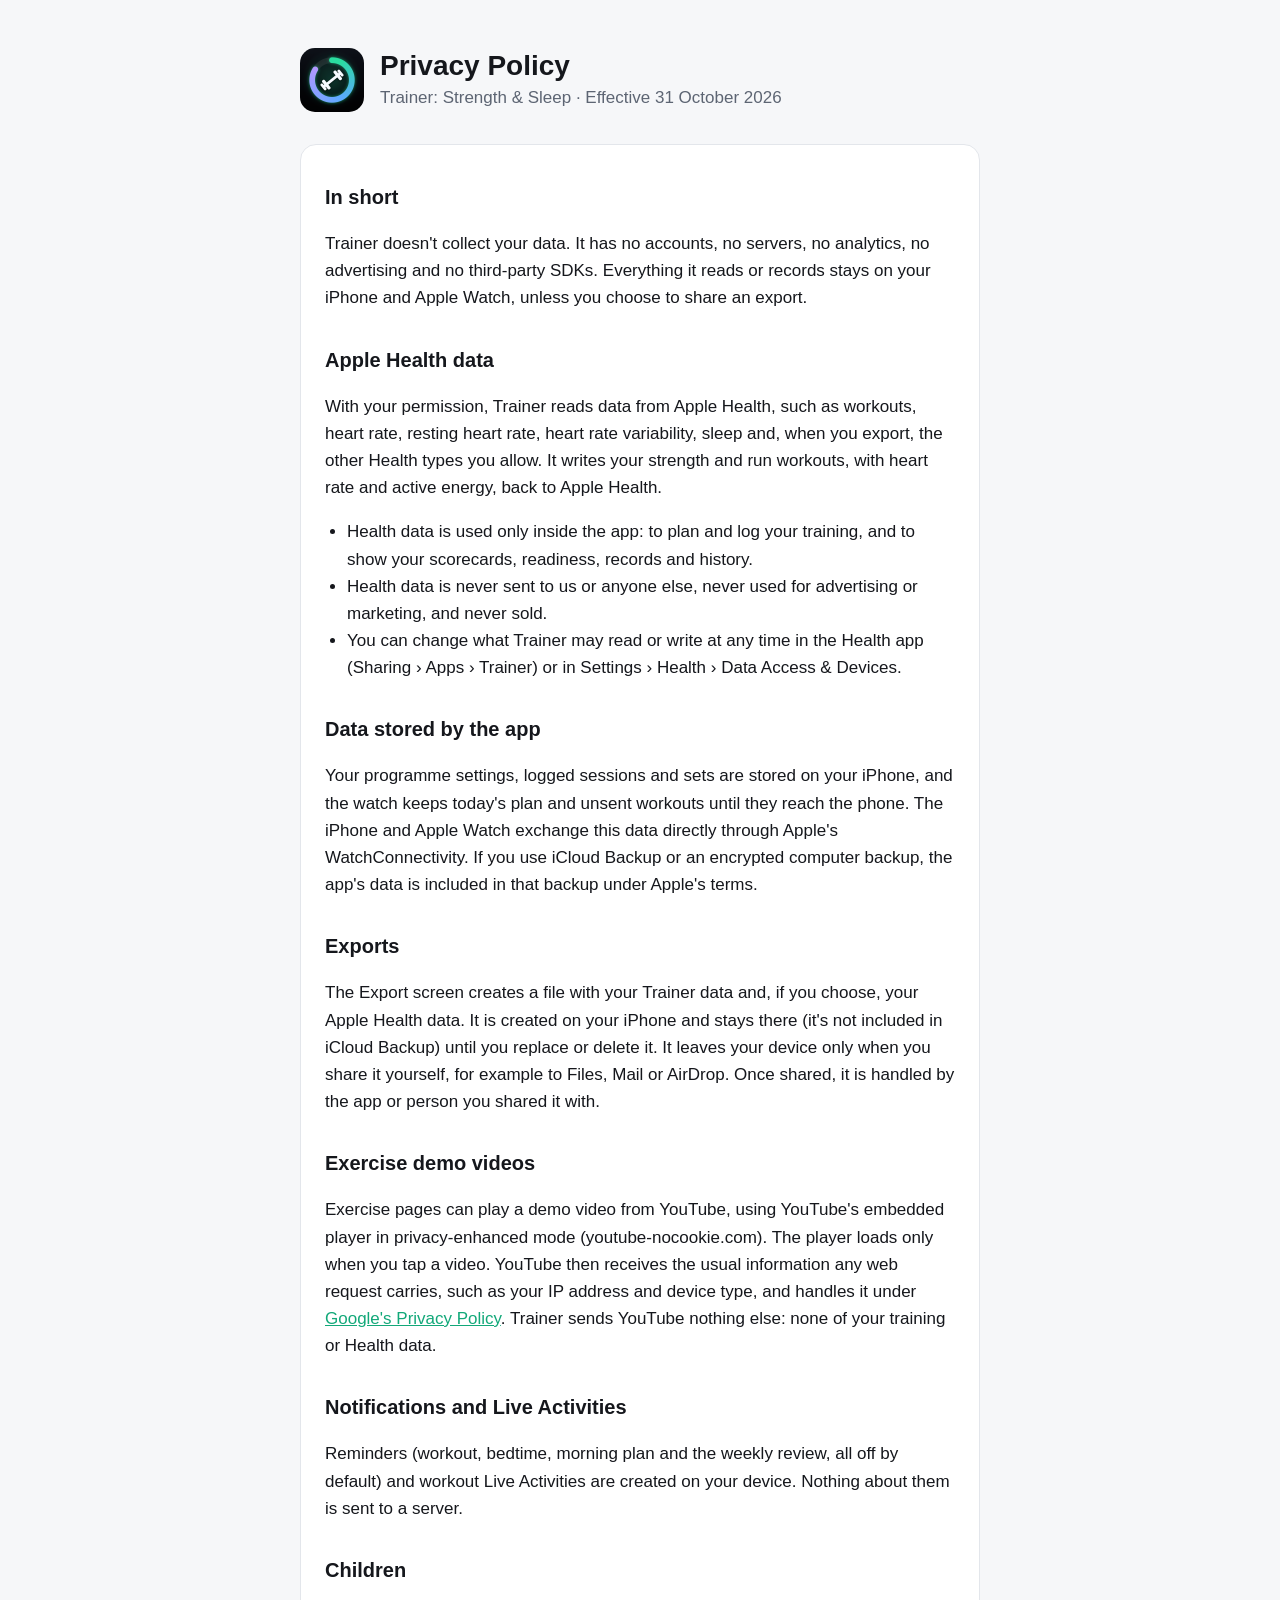
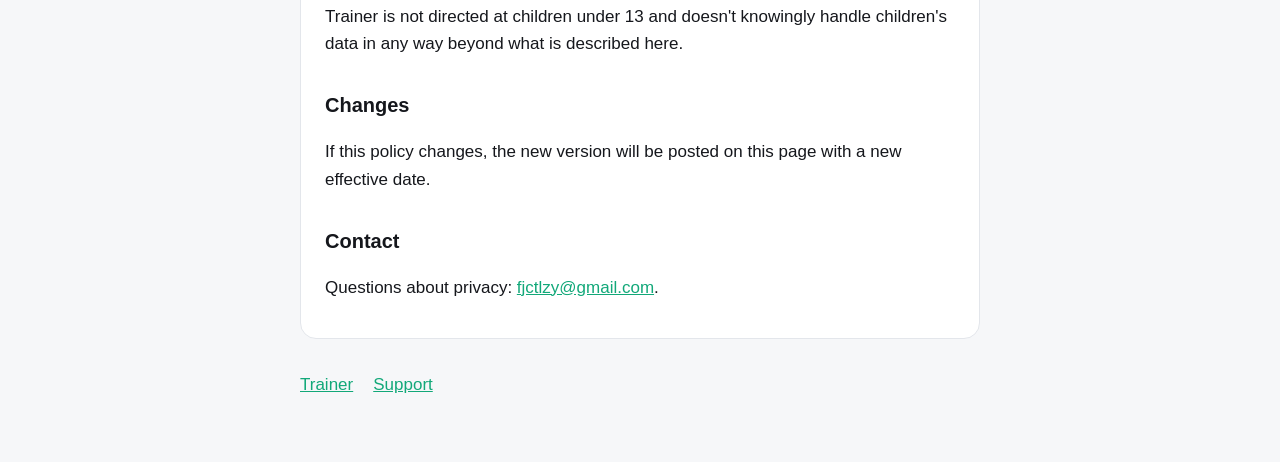
==== privacy.html @ bafe6d6c "Trainer privacy policy and support pages Co-Authored-By: Claude Opus 5.5 <noreply@anthropic.com>" ====
<!doctype html>
<html lang="en">
<head>
  <meta charset="utf-8">
  <meta name="viewport" content="width=device-width, initial-scale=1">
  <title>Trainer Privacy Policy</title>
  <link rel="stylesheet" href="style.css">
  <link rel="icon" href="icon.png">
</head>
<body>
<main>
  <header>
    <img src="icon.png" alt="">
    <div>
      <h1>Privacy Policy</h1>
      <p>Trainer: Strength &amp; Sleep · Effective 31 October 2026</p>
    </div>
  </header>
  <div class="card">
    <h2>In short</h2>
    <p>Trainer doesn't collect your data. It has no accounts, no servers, no analytics, no advertising and no
      third-party SDKs. Everything it reads or records stays on your iPhone and Apple Watch, unless you choose to
      share an export.</p>

    <h2>Apple Health data</h2>
    <p>With your permission, Trainer reads data from Apple Health, such as workouts, heart rate, resting heart rate,
      heart rate variability, sleep and, when you export, the other Health types you allow. It writes your strength
      and run workouts, with heart rate and active energy, back to Apple Health.</p>
    <ul>
      <li>Health data is used only inside the app: to plan and log your training, and to show your scorecards,
        readiness, records and history.</li>
      <li>Health data is never sent to us or anyone else, never used for advertising or marketing, and never sold.</li>
      <li>You can change what Trainer may read or write at any time in the Health app (Sharing › Apps › Trainer) or
        in Settings › Health › Data Access &amp; Devices.</li>
    </ul>

    <h2>Data stored by the app</h2>
    <p>Your programme settings, logged sessions and sets are stored on your iPhone, and the watch keeps today's plan
      and unsent workouts until they reach the phone. The iPhone and Apple Watch exchange this data directly through
      Apple's WatchConnectivity. If you use iCloud Backup or an encrypted computer backup, the app's data is included
      in that backup under Apple's terms.</p>

    <h2>Exports</h2>
    <p>The Export screen creates a file with your Trainer data and, if you choose, your Apple Health data. It is
      created on your iPhone and stays there (it's not included in iCloud Backup) until you replace or delete it.
      It leaves your device only when you share it yourself, for example to Files, Mail or AirDrop. Once shared, it
      is handled by the app or person you shared it with.</p>

    <h2>Exercise demo videos</h2>
    <p>Exercise pages can play a demo video from YouTube, using YouTube's embedded player in privacy-enhanced mode
      (youtube-nocookie.com). The player loads only when you tap a video. YouTube then receives the usual information
      any web request carries, such as your IP address and device type, and handles it under
      <a href="https://policies.google.com/privacy">Google's Privacy Policy</a>. Trainer sends YouTube nothing else:
      none of your training or Health data.</p>

    <h2>Notifications and Live Activities</h2>
    <p>Reminders (workout, bedtime, morning plan and the weekly review, all off by default) and workout Live
      Activities are created on your device. Nothing about them is sent to a server.</p>

    <h2>Children</h2>
    <p>Trainer is not directed at children under 13 and doesn't knowingly handle children's data in any way beyond
      what is described here.</p>

    <h2>Changes</h2>
    <p>If this policy changes, the new version will be posted on this page with a new effective date.</p>

    <h2>Contact</h2>
    <p>Questions about privacy: <a href="mailto:fjctlzy@gmail.com">fjctlzy@gmail.com</a>.</p>
  </div>
  <nav>
    <a href="./">Trainer</a>
    <a href="support">Support</a>
  </nav>
</main>
</body>
</html>
---- style.css ----
:root {
  --bg: #f6f7f9; --card: #ffffff; --text: #15171c; --muted: #5d6573; --line: #e3e6eb; --accent: #12a879;
}
@media (prefers-color-scheme: dark) {
  :root { --bg: #0b0c0f; --card: #16181d; --text: #eef0f3; --muted: #9aa2ae; --line: #262a31; --accent: #2edb9e; }
}
* { box-sizing: border-box; }
body {
  margin: 0; background: var(--bg); color: var(--text);
  font: 17px/1.6 -apple-system, BlinkMacSystemFont, "SF Pro Text", "Helvetica Neue", Arial, sans-serif;
}
main { max-width: 720px; margin: 0 auto; padding: 48px 20px 64px; }
header { display: flex; align-items: center; gap: 16px; margin-bottom: 32px; }
header img { width: 64px; height: 64px; border-radius: 15px; }
header h1 { margin: 0; font-size: 28px; line-height: 1.2; }
header p { margin: 2px 0 0; color: var(--muted); }
h2 { font-size: 20px; margin: 32px 0 8px; }
p, li { color: var(--text); }
ul { padding-left: 22px; }
.card { background: var(--card); border: 1px solid var(--line); border-radius: 16px; padding: 4px 24px 20px; }
.muted { color: var(--muted); font-size: 15px; }
a { color: var(--accent); }
nav { margin-top: 32px; display: flex; gap: 20px; flex-wrap: wrap; }
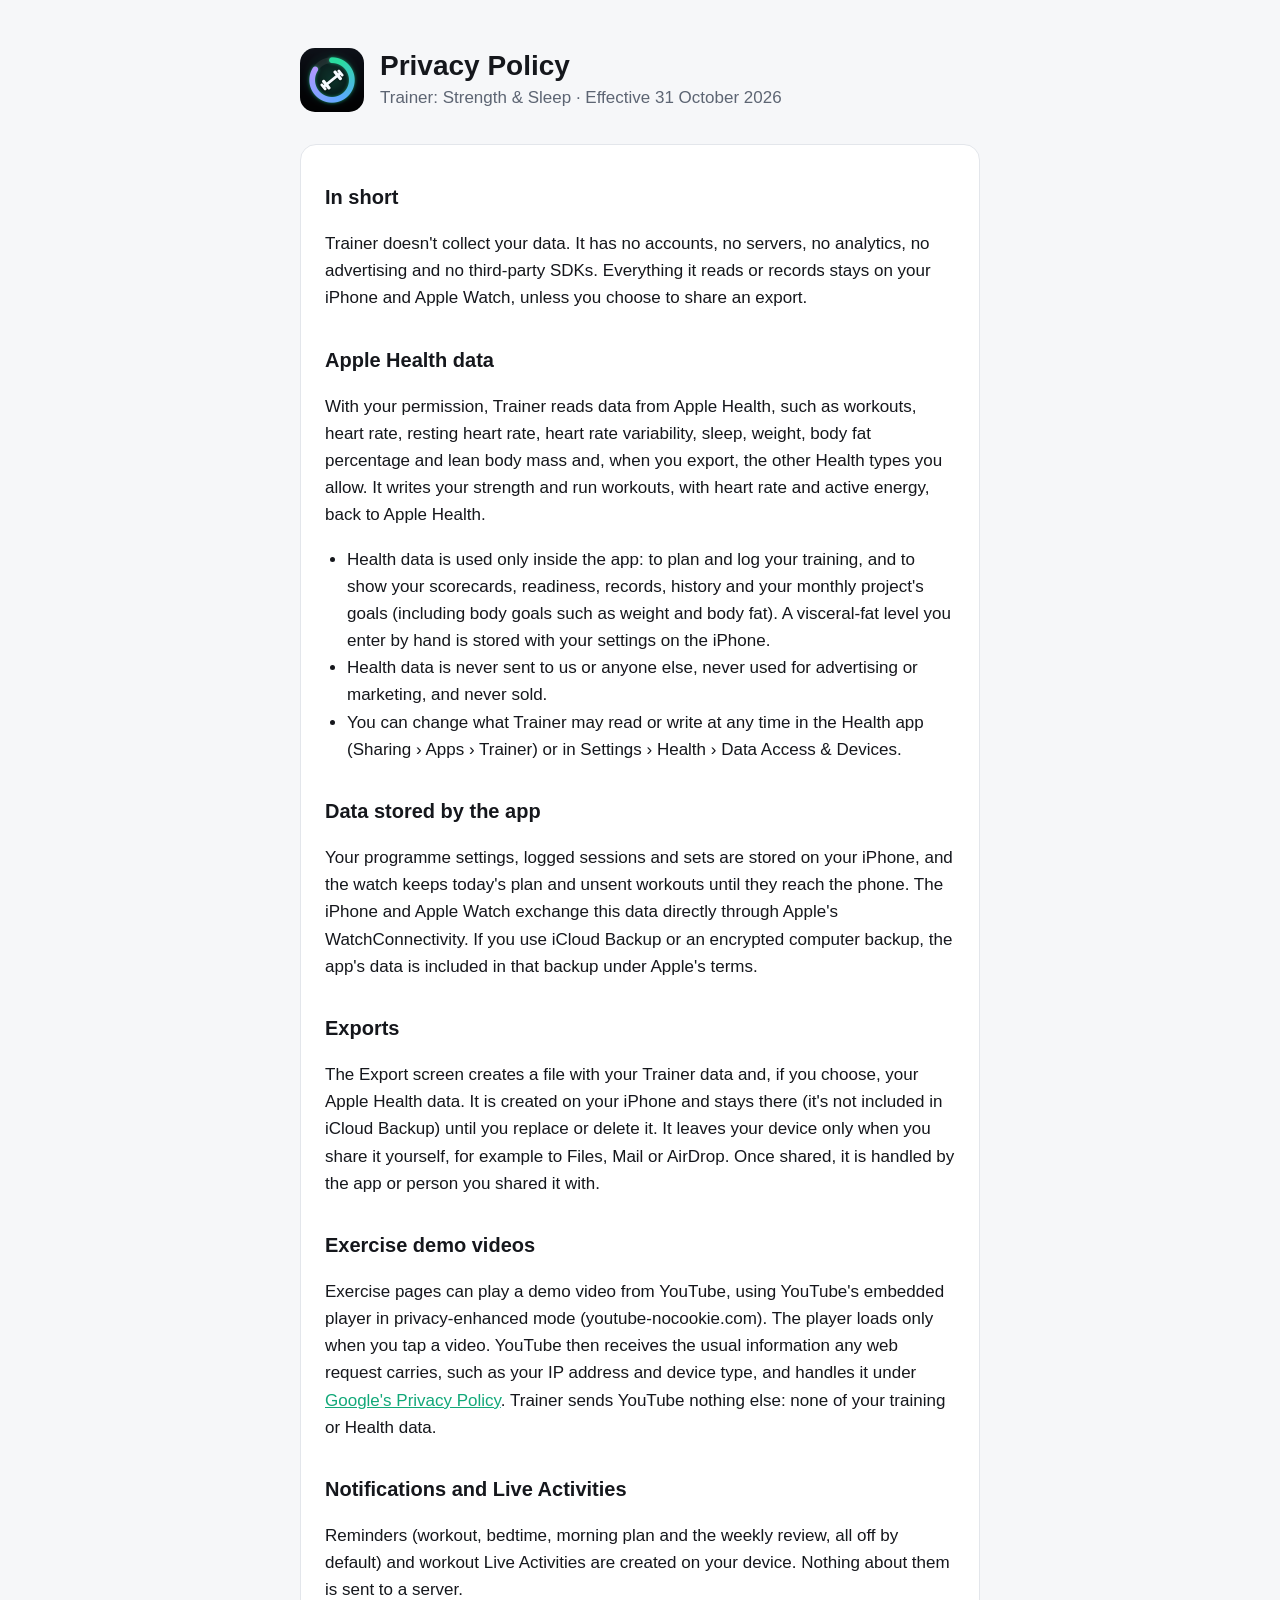
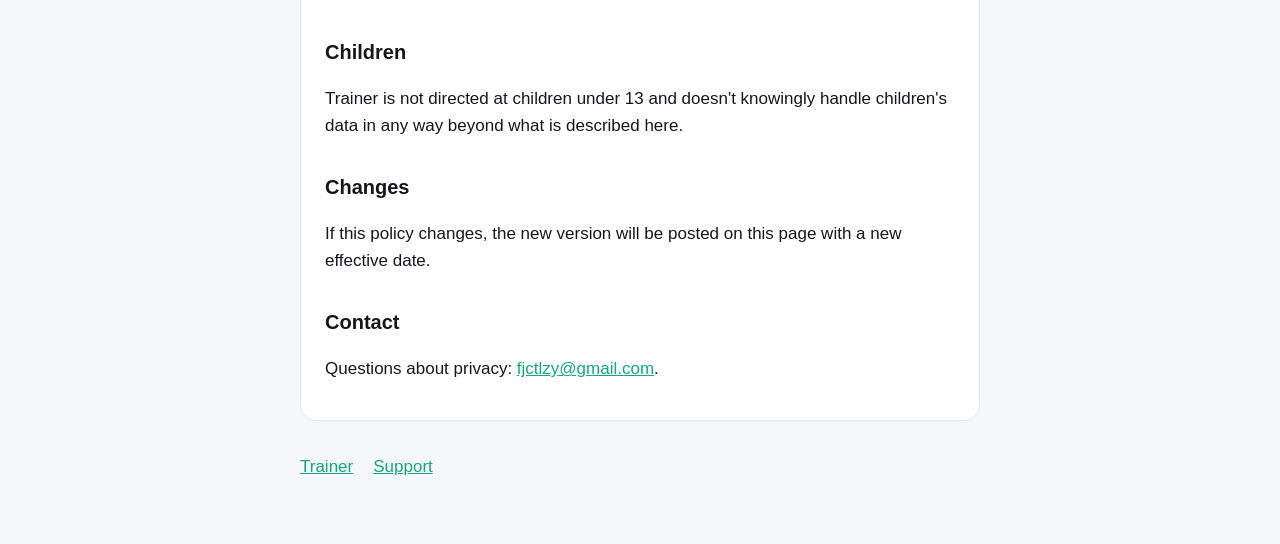
==== commit 34951b47: "Privacy: Trainer 1.2 also reads weight, body fat and lean mass from Apple Health (on device only)" ====
--- a/privacy.html
+++ b/privacy.html
@@ -24,11 +24,13 @@
 
     <h2>Apple Health data</h2>
     <p>With your permission, Trainer reads data from Apple Health, such as workouts, heart rate, resting heart rate,
-      heart rate variability, sleep and, when you export, the other Health types you allow. It writes your strength
+      heart rate variability, sleep, weight, body fat percentage and lean body mass and, when you export, the other
+      Health types you allow. It writes your strength
       and run workouts, with heart rate and active energy, back to Apple Health.</p>
     <ul>
       <li>Health data is used only inside the app: to plan and log your training, and to show your scorecards,
-        readiness, records and history.</li>
+        readiness, records, history and your monthly project's goals (including body goals such as weight and body
+        fat). A visceral-fat level you enter by hand is stored with your settings on the iPhone.</li>
       <li>Health data is never sent to us or anyone else, never used for advertising or marketing, and never sold.</li>
       <li>You can change what Trainer may read or write at any time in the Health app (Sharing › Apps › Trainer) or
         in Settings › Health › Data Access &amp; Devices.</li>
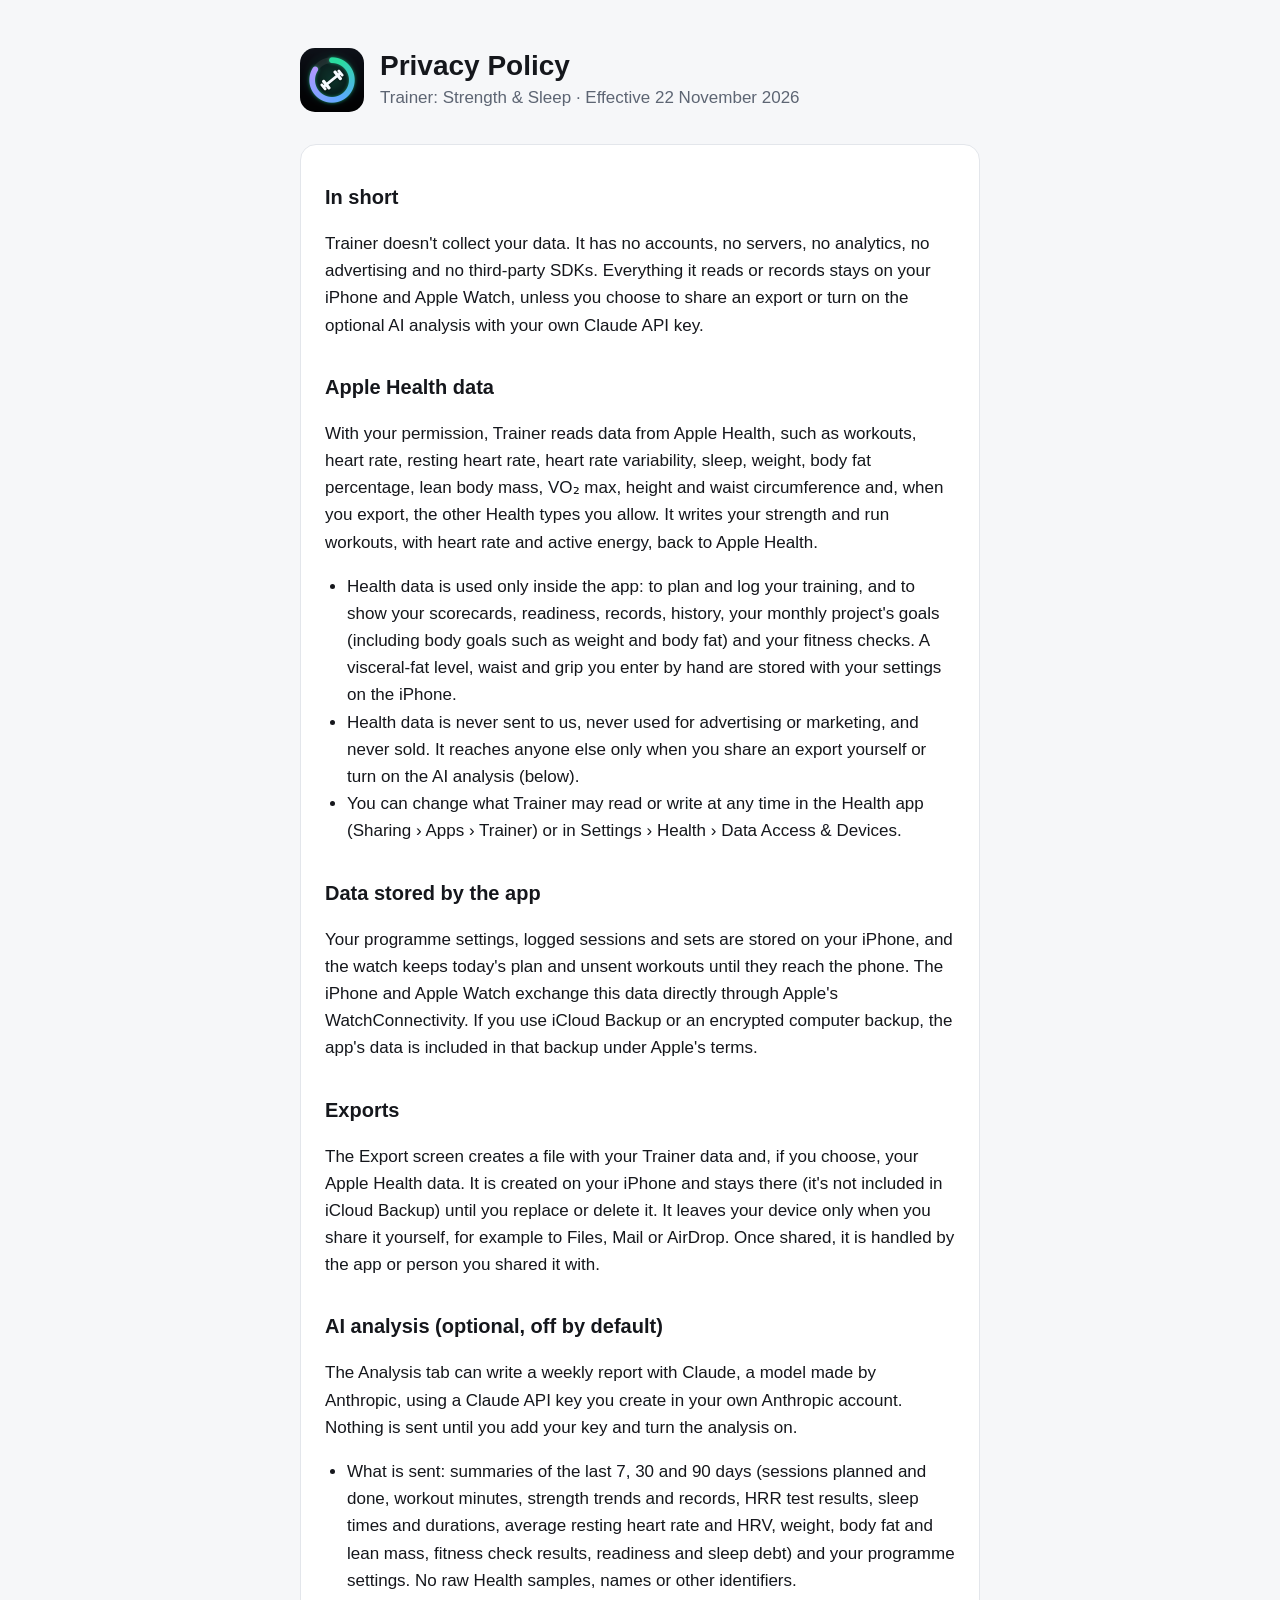
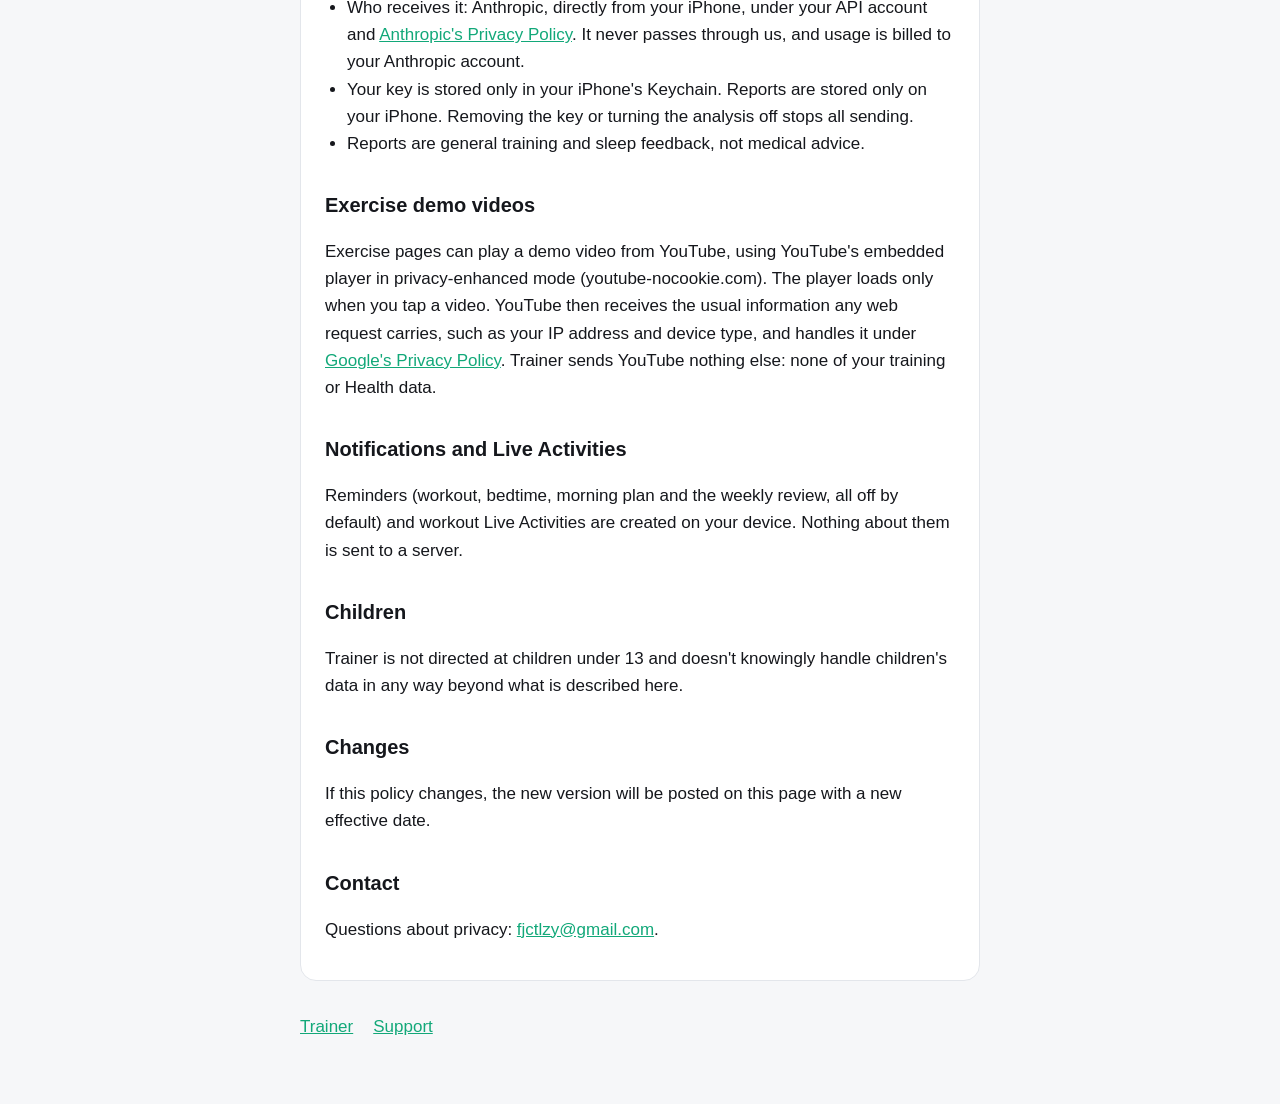
==== commit bda27088: "Privacy: optional AI analysis with the user's own Claude API key; fitness check reads VO2 max, heigh" ====
--- a/privacy.html
+++ b/privacy.html
@@ -13,25 +13,27 @@
     <img src="icon.png" alt="">
     <div>
       <h1>Privacy Policy</h1>
-      <p>Trainer: Strength &amp; Sleep · Effective 31 October 2026</p>
+      <p>Trainer: Strength &amp; Sleep · Effective 22 November 2026</p>
     </div>
   </header>
   <div class="card">
     <h2>In short</h2>
     <p>Trainer doesn't collect your data. It has no accounts, no servers, no analytics, no advertising and no
       third-party SDKs. Everything it reads or records stays on your iPhone and Apple Watch, unless you choose to
-      share an export.</p>
+      share an export or turn on the optional AI analysis with your own Claude API key.</p>
 
     <h2>Apple Health data</h2>
     <p>With your permission, Trainer reads data from Apple Health, such as workouts, heart rate, resting heart rate,
-      heart rate variability, sleep, weight, body fat percentage and lean body mass and, when you export, the other
-      Health types you allow. It writes your strength
+      heart rate variability, sleep, weight, body fat percentage, lean body mass, VO₂ max, height and waist
+      circumference and, when you export, the other Health types you allow. It writes your strength
       and run workouts, with heart rate and active energy, back to Apple Health.</p>
     <ul>
       <li>Health data is used only inside the app: to plan and log your training, and to show your scorecards,
-        readiness, records, history and your monthly project's goals (including body goals such as weight and body
-        fat). A visceral-fat level you enter by hand is stored with your settings on the iPhone.</li>
-      <li>Health data is never sent to us or anyone else, never used for advertising or marketing, and never sold.</li>
+        readiness, records, history, your monthly project's goals (including body goals such as weight and body
+        fat) and your fitness checks. A visceral-fat level, waist and grip you enter by hand are stored with your
+        settings on the iPhone.</li>
+      <li>Health data is never sent to us, never used for advertising or marketing, and never sold. It reaches
+        anyone else only when you share an export yourself or turn on the AI analysis (below).</li>
       <li>You can change what Trainer may read or write at any time in the Health app (Sharing › Apps › Trainer) or
         in Settings › Health › Data Access &amp; Devices.</li>
     </ul>
@@ -47,6 +49,22 @@
       created on your iPhone and stays there (it's not included in iCloud Backup) until you replace or delete it.
       It leaves your device only when you share it yourself, for example to Files, Mail or AirDrop. Once shared, it
       is handled by the app or person you shared it with.</p>
+
+    <h2>AI analysis (optional, off by default)</h2>
+    <p>The Analysis tab can write a weekly report with Claude, a model made by Anthropic, using a Claude API key you
+      create in your own Anthropic account. Nothing is sent until you add your key and turn the analysis on.</p>
+    <ul>
+      <li>What is sent: summaries of the last 7, 30 and 90 days (sessions planned and done, workout minutes,
+        strength trends and records, HRR test results, sleep times and durations, average resting heart rate and
+        HRV, weight, body fat and lean mass, fitness check results, readiness and sleep debt) and your programme
+        settings. No raw Health samples, names or other identifiers.</li>
+      <li>Who receives it: Anthropic, directly from your iPhone, under your API account and
+        <a href="https://www.anthropic.com/legal/privacy">Anthropic's Privacy Policy</a>. It never passes through us,
+        and usage is billed to your Anthropic account.</li>
+      <li>Your key is stored only in your iPhone's Keychain. Reports are stored only on your iPhone. Removing the key
+        or turning the analysis off stops all sending.</li>
+      <li>Reports are general training and sleep feedback, not medical advice.</li>
+    </ul>
 
     <h2>Exercise demo videos</h2>
     <p>Exercise pages can play a demo video from YouTube, using YouTube's embedded player in privacy-enhanced mode
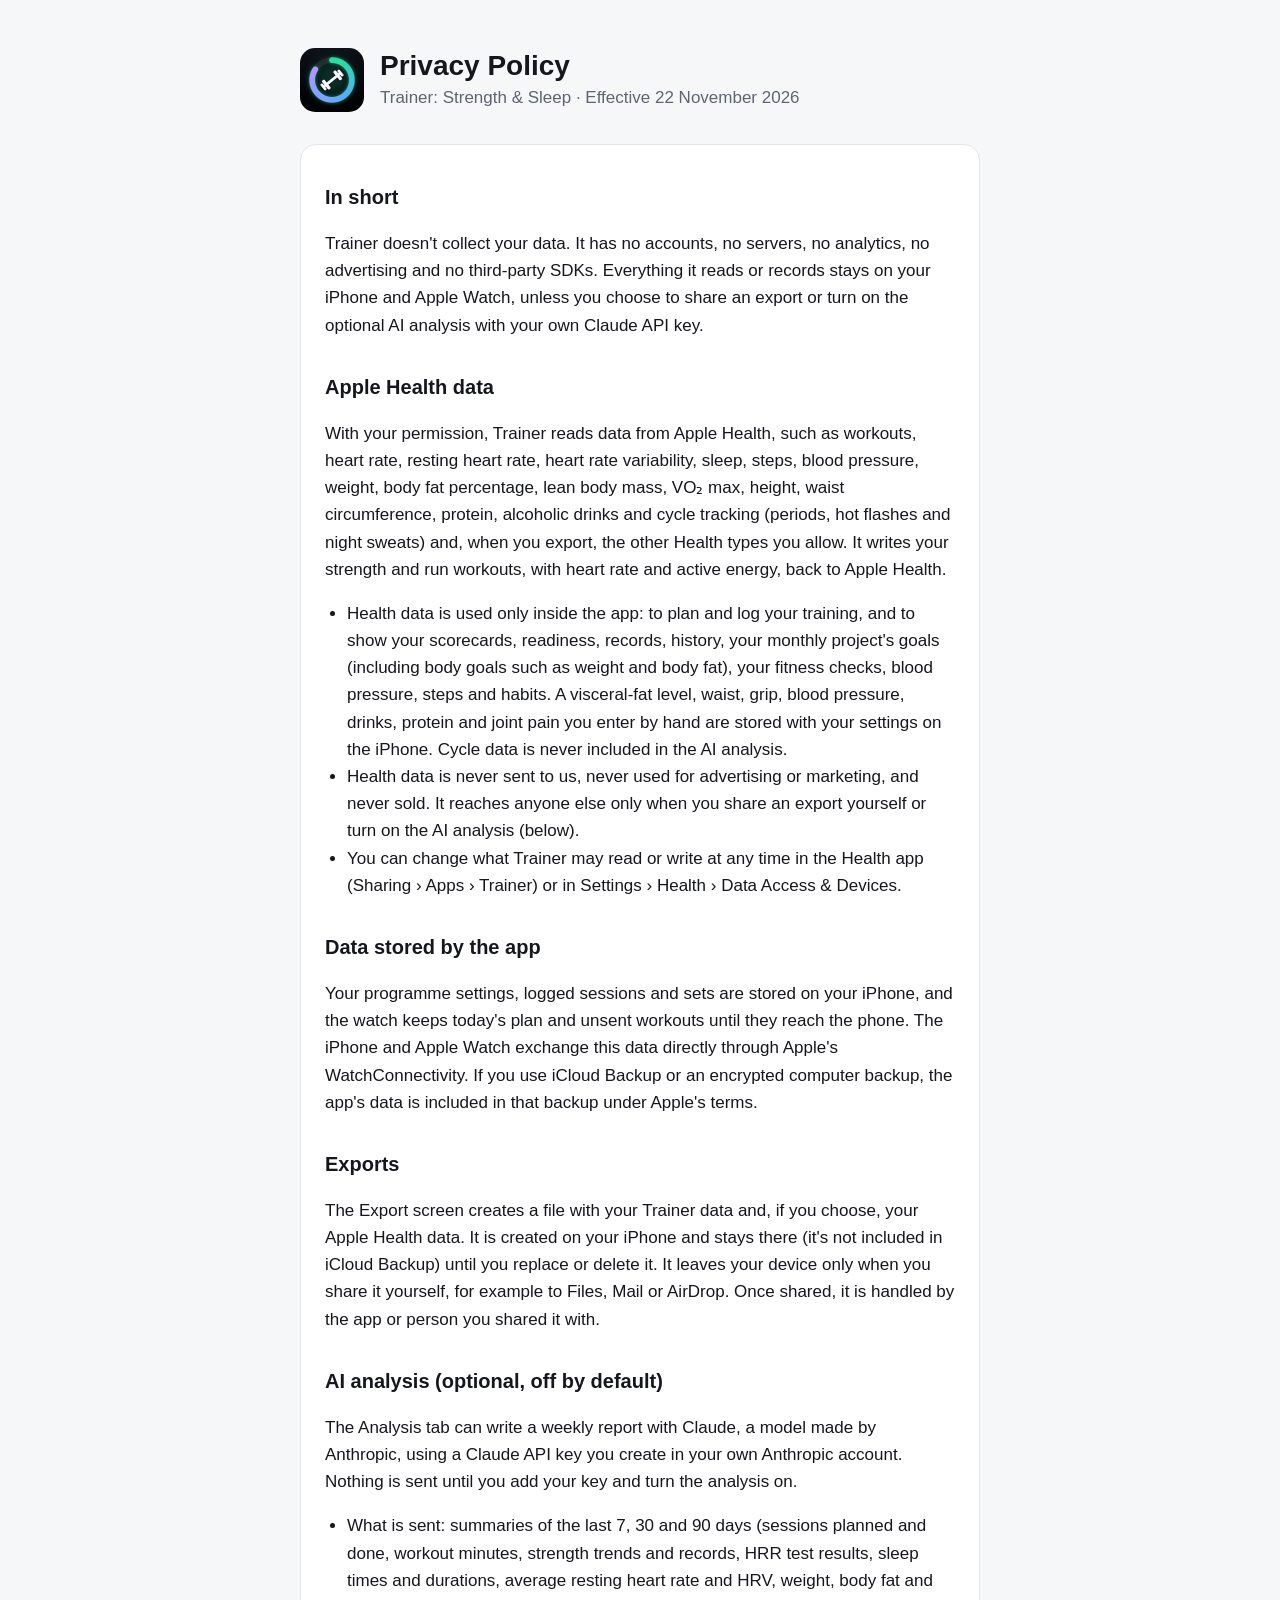
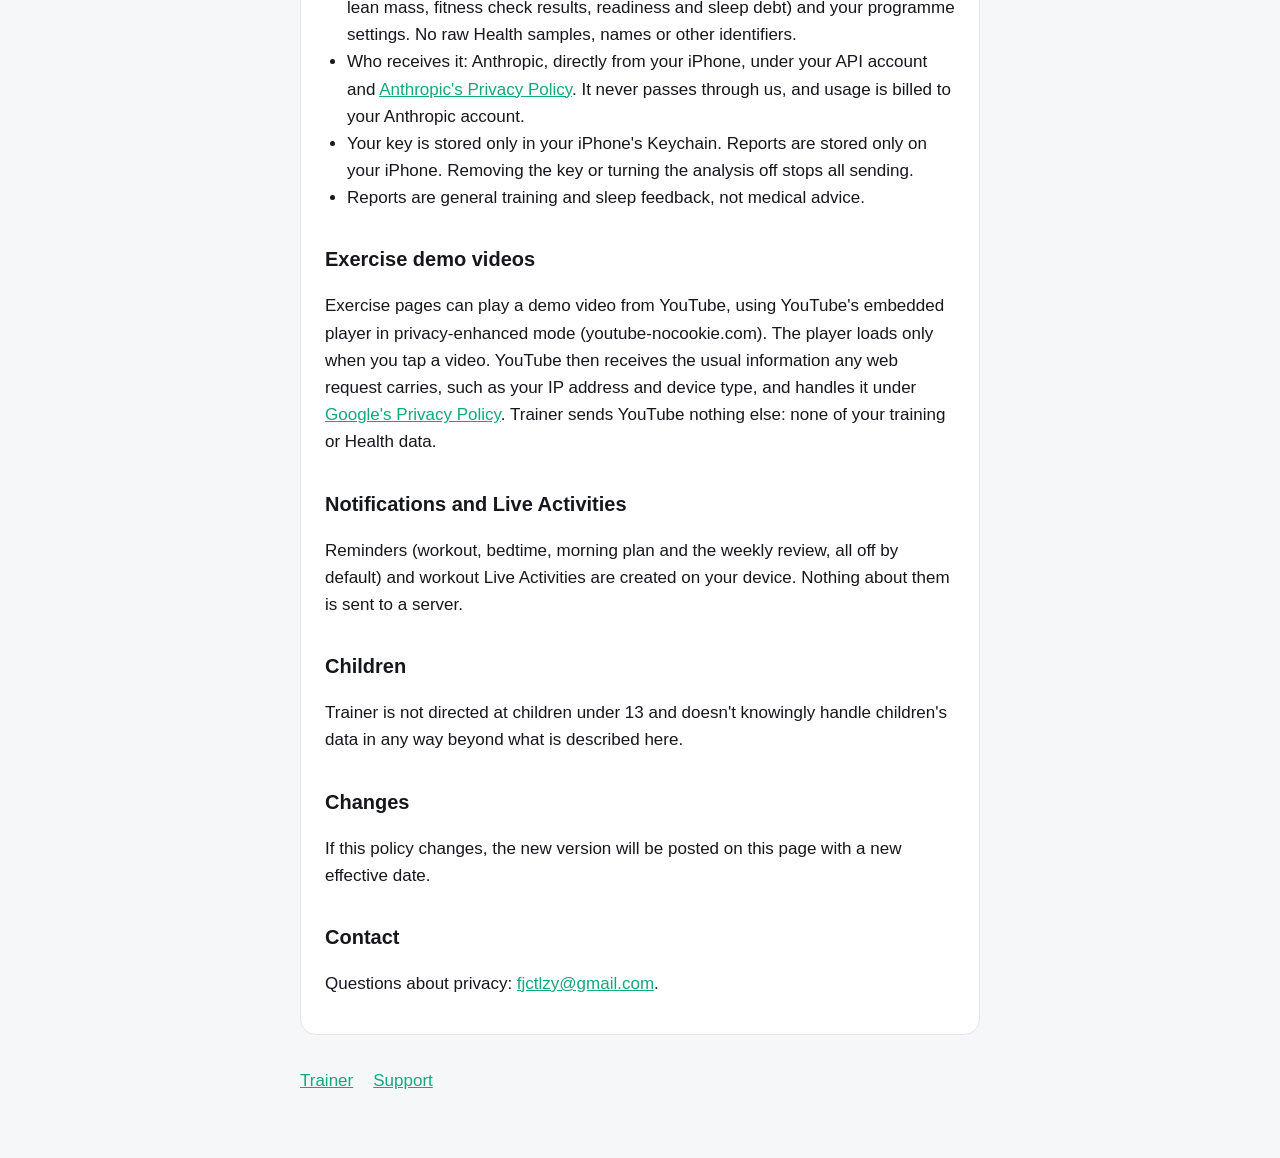
==== commit ed76c724: "Privacy: Trainer 1.8 also reads steps, blood pressure, protein, alcohol and cycle tracking from Appl" ====
--- a/privacy.html
+++ b/privacy.html
@@ -24,14 +24,16 @@
 
     <h2>Apple Health data</h2>
     <p>With your permission, Trainer reads data from Apple Health, such as workouts, heart rate, resting heart rate,
-      heart rate variability, sleep, weight, body fat percentage, lean body mass, VO₂ max, height and waist
-      circumference and, when you export, the other Health types you allow. It writes your strength
+      heart rate variability, sleep, steps, blood pressure, weight, body fat percentage, lean body mass, VO₂ max,
+      height, waist circumference, protein, alcoholic drinks and cycle tracking (periods, hot flashes and night sweats)
+      and, when you export, the other Health types you allow. It writes your strength
       and run workouts, with heart rate and active energy, back to Apple Health.</p>
     <ul>
       <li>Health data is used only inside the app: to plan and log your training, and to show your scorecards,
         readiness, records, history, your monthly project's goals (including body goals such as weight and body
-        fat) and your fitness checks. A visceral-fat level, waist and grip you enter by hand are stored with your
-        settings on the iPhone.</li>
+        fat), your fitness checks, blood pressure, steps and habits. A visceral-fat level, waist, grip, blood pressure,
+        drinks, protein and joint pain you enter by hand are stored with your settings on the iPhone. Cycle data is
+        never included in the AI analysis.</li>
       <li>Health data is never sent to us, never used for advertising or marketing, and never sold. It reaches
         anyone else only when you share an export yourself or turn on the AI analysis (below).</li>
       <li>You can change what Trainer may read or write at any time in the Health app (Sharing › Apps › Trainer) or
